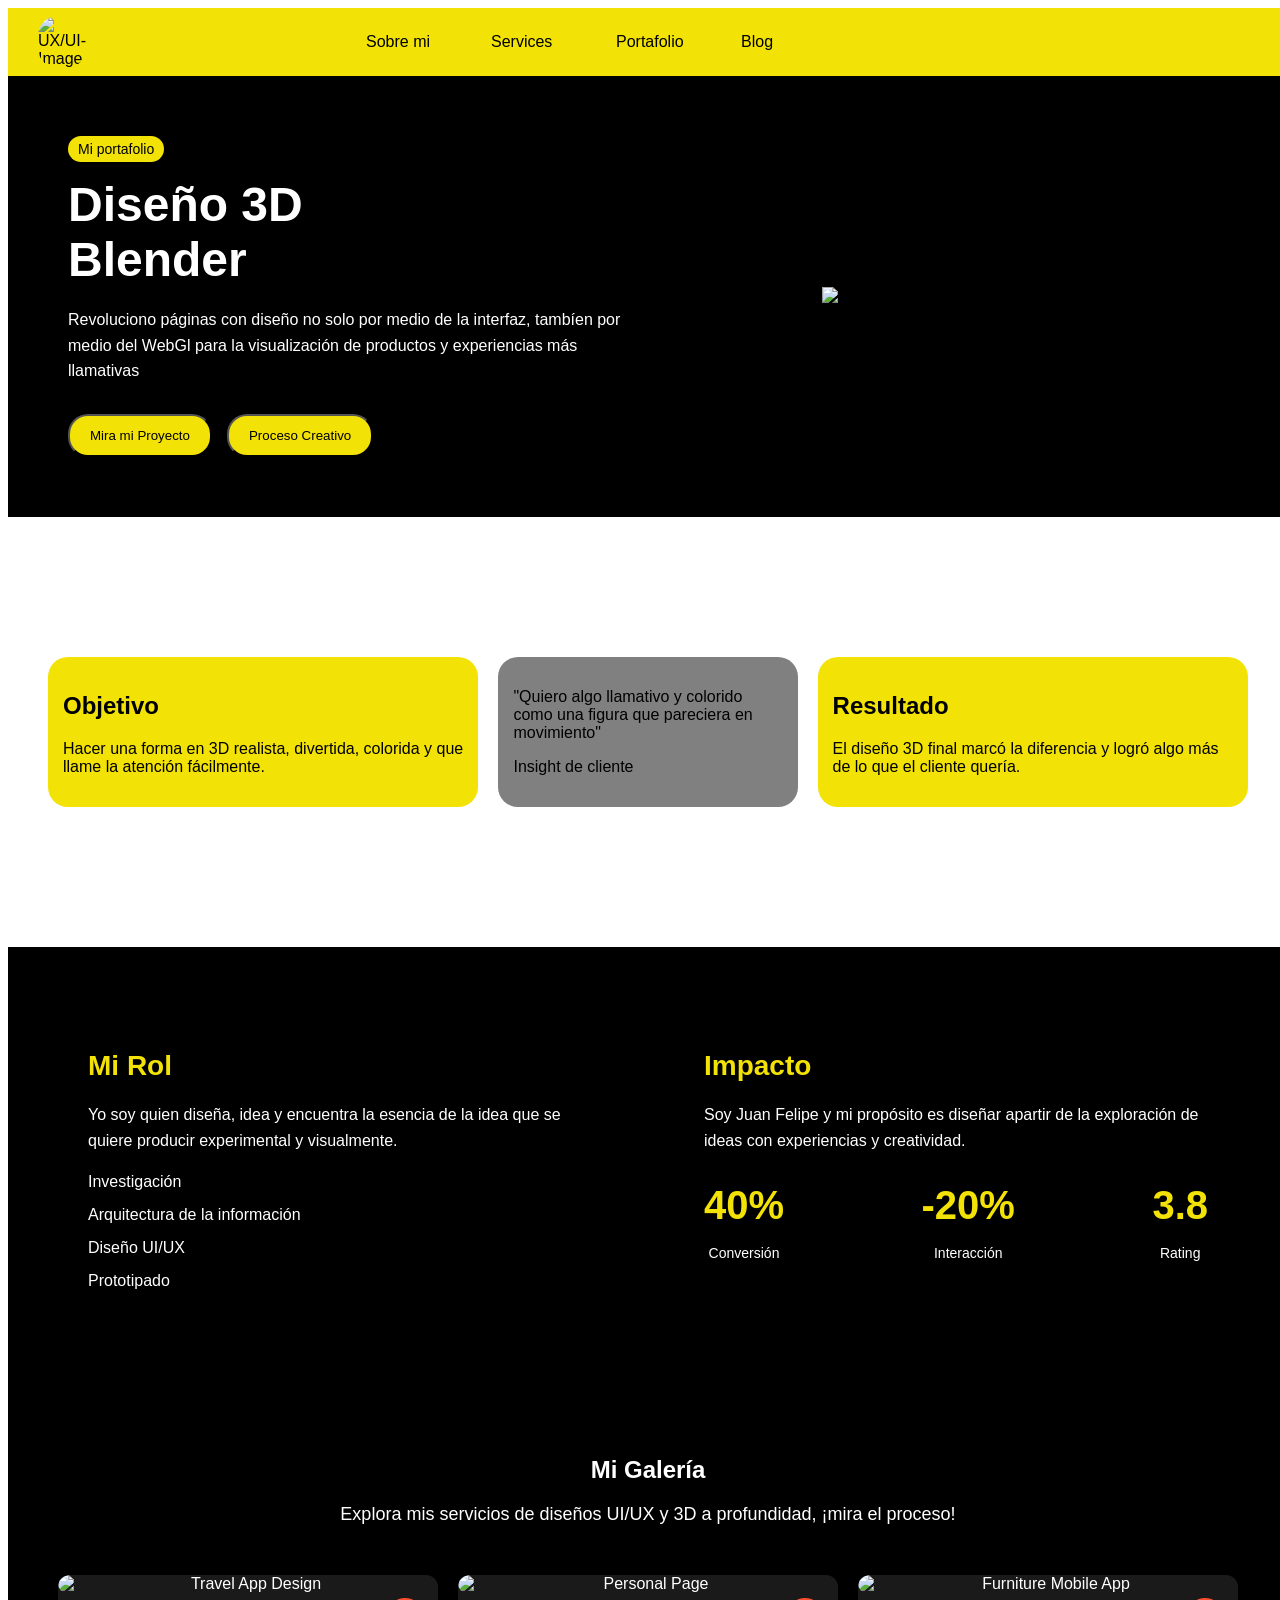
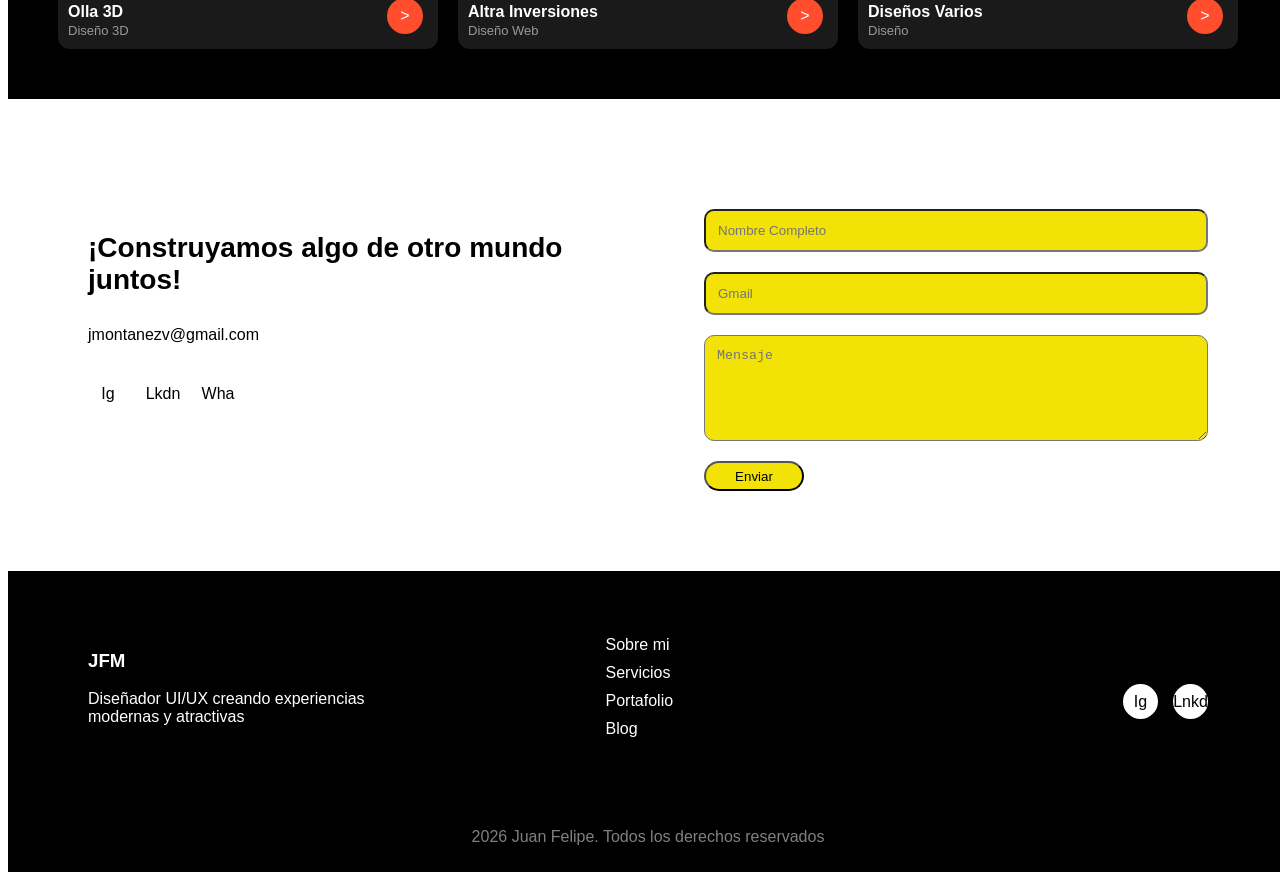
==== index.html @ 7add11c1 "HTML Y CSS Agregados Se agregaro la hoja de estilos y el index.hmtl" ====
<!DOCTYPE html>
<html lang="en">

  <head>
    <meta charset="UTF-8">
    <title>Portafolio</title>
    <link rel="stylesheet" href="./style.css">

  </head>
    
  <body>
  <!DOCTYPE html>
<html lang="en">
<head>
  <meta charset="UTF-8">
  <meta http-equiv="X-UA-Compatible" content="IE=edge">
  <meta name="viewport" content="width=device-width, initial-scale=1.0">
  <title>Portafolio</title>
</head>
<body>
  <header class="navbar">
    <div>
      <img class="logo" src="https://media.istockphoto.com/id/1251309191/es/vector/ronda-tres-l%C3%ADneas-logotipo-de-letras-j.jpg?s=612x612&w=0&k=20&c=R588FB8mQm09cIgryJYgyYBR8cDJ035kQPYQjfXEAkM=" alt="UX/UI-Image" width="48px">
    </div>
    <nav class="menu">
      <a href="#">Sobre mi</a>
      <a href="#">Services</a>
      <a href="#">Portafolio</a>
      <a href="#">Blog</a>
    </nav>
  </header>
  
  <section>
    <div class="Hero">

        <div class="Izq">
            <div class="subtitulo">Mi portafolio</div>

            <h1>Diseño 3D <br>  Blender</h1>
            <p>
                Revoluciono páginas con diseño no solo por medio de la interfaz, tambíen por medio del WebGl para la visualización de productos y experiencias más llamativas
            </p>

            <div class="buttons">
                <button class="Hero-boton">Mira mi Proyecto</button>
                <button class="Hero-boton">Proceso Creativo</button>
            </div>
        </div>

        <div class="Img">
            <img src="https://i.postimg.cc/wvCsZWbB/10864345.jpg" alt="Proyecto-Blender" >
        </div>

    </div>
    
  </section>
  
 <section>
  <div class="Proceso">

        <div class="box-der">
            <h2>Objetivo</h2>
            <p> Hacer una forma en 3D realista, divertida, colorida y que llame la atención fácilmente.
            </p>
        </div>

        <div class="box-mitad">
            <p> "Quiero algo llamativo y colorido como una figura que pareciera en movimiento"
            </p>
            <p>Insight de cliente</p>
        </div>

        <div class="box-der">
            <h2>Resultado</h2>
            <p> El diseño 3D final marcó la diferencia y logró algo más de lo que el cliente quería.
            </p>
        </div>
    </div>
   </setion>
  <section>
  <div class="Rol">

        <div class="left">
            <h2>Mi Rol</h2>

            <p>
                Yo soy quien diseña, idea y encuentra la esencia de la idea que se quiere producir experimental y visualmente.
            </p>

            <ul>
                <li>Investigación</li>
                <li>Arquitectura de la información</li>
                <li>Diseño UI/UX</li>
                <li>Prototipado</li>
            </ul>
        </div>


<div class="right">
  <h2> Impacto</h2>
    <p>Soy Juan Felipe y mi propósito es diseñar apartir de la exploración de ideas con experiencias y creatividad.
            </p>

<div class="Stats">
     <div class="box">
         <h3>40%</h3>
            <p>Conversión</p>
     </div>

    <div class="box">
         <h3>-20%</h3>
            <p>Interacción</p>
     </div>

     <div class="box">
          <h3>3.8</h3>
             <p>Rating</p>
          </div>
    </div>

        </div>

    </div>
  </section>
  
  <section class="portafolio">
    <h2>Mi Galería</h2>
    <p>
      Explora mis servicios de diseños UI/UX y 3D a profundidad, ¡mira el proceso!
    </p>

    <div class="portafolio-grid">
      <div class="card">
        <img src="https://miro.medium.com/0*hQve1WGpy9cSyCfl.png" alt="Travel App Design">
        <div class="card-info">
          <h3>Olla 3D</h3>
          <span>Diseño 3D</span>
        </div>
        <button class="flecha">></button>
      </div>

      <div class="card">
        <img src="https://bluezooweb.com/wp-content/uploads/2024/11/Best-Websites-for-Web-Design-Inspiration-Brilliant-Examples-to-Boost-Your-Creativity-scaled.jpeg" alt="Personal Page">
        <div class="card-info">
          <h3>Altra Inversiones</h3>
          <span>Diseño Web</span>
        </div>
        <button class="flecha">></button>
      </div>

      <div class="card">
        <img src="https://miro.medium.com/1*VgUlJHPF9CBlvoIIKkq_1g.png" alt="Furniture Mobile App">
        <div class="card-info">
          <h3>Diseños Varios</h3>
          <span>Diseño</span>
        </div>
        <button class="flecha">></button>
      </div>
    </div>
  </section>
  
  <section class="Contacto"> 
  
  <div class="Contacto-izq">
    
    <h2> ¡Construyamos algo de otro mundo juntos! </h2>
    <p> jmontanezv@gmail.com </p>
    
    <div class="Redes">
      <div class="Icono">Ig</div>
      <div class="Icono">Lkdn</div>
      <div class="Icono">Wha</div>
    </div>
  </div>
  
  <div class="Contacto-der">
    <input type="text" placeholder="Nombre Completo">
    <input type="email" placeholder="Gmail">
    <textarea placeholder="Mensaje"></textarea>
    <button class="Boton-contacto">Enviar</button>
  </div>
</section>

<footer class="footer">
  <div class="footer-izq">
    <h3> JFM </h3>
    <p> Diseñador UI/UX creando experiencias modernas y atractivas </p>
  </div>
  
  <div class="footer-centro">
    <a href="#">Sobre mi</a>
    <a href="#">Servicios</a>
    <a href="#">Portafolio</a>
    <a href="#">Blog</a>
  </div>
  
  <div class="footer-der">
    <div class="Redes">
      <div class="Icono-Foot">Ig</div>
      <div class="Icono-Foot">Lnkd</div>
    </div>
  </div>
  </footer>
  
  <div class="copyright">
    <p> 2026 Juan Felipe. Todos los derechos reservados </p>
  </div> 
  
</body>
</html>
    
  </body>
  
</html>
---- style.css ----
body {
  width: 100%;
  font-family: "Poppins", sans-serif;
  font-weight: 500;
  font-style: normal;
}

.navbar {
  display: flex;
  background: #F2E205;
  padding: 8px 30px;
  width: 100%;
}
.navbar .logo {
  border-radius: 20px;
  display: flex;
  margin-right: 280px;
}

.navbar .menu {
  display: flex;
  align-items: center;
  gap: 55px;
  font-family: "Poppins", sans-serif;
  font-weight: 500;
  font-style: normal;
}

.navbar .menu a {
  text-decoration: none;
  color: #000000;
  font-size: 16px;
  width: 70px;
}
.navbar .menu a:hover {
  color: #ffffff;
}

.Hero {
  display: flex;
  justify-content: space-between;
  align-items: center;
  padding: 60px;
  background: black;
  
}

.Izq {
 width: 50%;
  
}

.subtitulo {
 background-color: #F2E205;
 display: inline-block;
 padding: 5px 10px;
 font-size: 14px;
 margin-bottom: 15px;
 border-radius: 20px;
}

.Hero h1 {
 font-size: 48px;
 margin: 0;
 color: white;
}

.Hero p {
 margin-top: 20px;
 line-height: 1.6;
 color: white;
        }

.buttons {
  margin-top: 30px;
  display: flex;
  gap: 15px;
}

.Hero-boton {
  background-color: #F2E205;
  color: Black;
  padding: 12px 20px;
  cursor: pointer;
  border-color: black;
  border-radius: 20px;
}
.Img {
 width: 35%;
}

.Proceso {
  display: flex;
  justify-content: space-between;
  align-items: center;
  padding: 20px;
  margin: 20px;
  gap: 20px;
  height: 350px;
}

.box-der {
  width: 70%;
  padding: 15px;
  border: 2px #4da6ff;
  text-align: left;
  background: #F2E205;
  border-radius: 20px;
}

.box-mitad {
  text-align: left;
  background: gray;
  border-radius: 20px;
  padding: 15px;
}

.Rol {
  display: flex;
  justify-content: space-between;
  padding: 80px;
  background-color: black;
}

.left, .right {
  width: 45%;
}

.Rol h2 {
  color: #F2E205;
  font-size: 28px;
  margin-bottom: 20px;
}

.Rol p {
  line-height: 1.6;
  margin-bottom: 20px;
  Color: white;
}

ul {
  list-style: none;
  padding: 0;
  color: white;
}

li {
    margin-bottom: 15px;
}


.Stats {
    display: flex;
    justify-content: space-between;
    margin-top: 30px;
}

.box {
    text-align: center;
}

.box h3 {
    color: #F2E205;
    font-size: 40px;
    margin: 0;
}

.box p {
    font-size: 14px;
    color: #FFFFFF;
}

.portafolio {
  max-width: 1200px;
  margin-bottom: 30px;
  padding: 50px;
  text-align: center;
  font-family: "Poppins", sans-serif;
  font-weight: 400;
  font-style: normal;
  background-color: black;
  color: white;
}

.portfolio h2 {
  font-size: 36px;
  margin-bottom: 10px;
}

.portafolio p {
  font-size: 18px;
  max-width: 700px;
  margin: 0 auto 50px;
}

.portafolio .portafolio-grid {
  display: grid;
  grid-template-columns: repeat(3, 1fr);
  gap: 20px;
}

.portafolio-grid .card {
  background: #1a1a1a;
  border-radius: 12px;
  overflow: hidden;
  position: relative;
}

.card img {
  width: 100%;
  display: block;
  border-radius: 20px;
}

.portafolio-grid .card-info {
  padding: 6px;
  text-align: left;
  padding: 10px;
}

.portafolio-grid .card-info h3 {
  margin: 0;
  font-size: 16px;
  color: white;
}

.portafolio-grid .card-info span {
  font-size: 13px;
  color: #999;
}

.flecha {
  position: absolute;
  bottom: 15px;
  right: 15px;
  width: 36px;
  height: 36px;
  border-radius: 50%;
  border: none;
  background: #ff4d2d;
  color: #fff;
  font-size: 16px;
  cursor: pointer;
}

.Contacto {
  display: flex;
  justify-content: space-between;
  padding: 80px;
  background-color: white;
}

.Contacto-izq, .Contacto-der {
  width: 45%;
}

.Contacto-izq h2 {
  font-size: 28px;
  margin-bottom: 30px;
  
}

.Contacto-izq p {
  margin: 15px 0;
  
}

.Redes {
  display: flex;
  gap: 15px;
  margin-top: 30px;
  
}

.Icono {
  width: 40px;
  height: 40px;
  background: white;
  border-radius: 50%;
  display: flex;
  justify-content: center;
  align-items: center;
}

.Contacto-der {
  display: flex;
  flex-direction: column;
  gap: 20px;
}

input, textarea {
  padding: 12px;
  background: #F2E205;
  border-radius: 10px;
}

textarea {
  height: 80px;
}

.Boton-contacto {
  width: 100px;
  height: 30px;
  background: #F2E205;
  color: black;
  cursor: pointer;
  border-radius: 20px;
}


.footer {
  background: black;
  color: white;
  padding: 60px 80px;
  display: flex;
  justify-content: space-between;
  align-items: center;
  
}

.footer-izq {
  width: 30%;
  
}

.footer-centro {
  width: 30%;
  display: flex;
  flex-direction: column;
  gap: 10px;
}

.footer-centro a {
  color: white;
  text-decoration: none;
  
}

.Redes {
  display: flex;
  gap: 15px;
  
}

.Icono-Foot {
  width: 35px;
  height: 35px;
  background: white;
  color: black;
  border-radius: 50%;
  display: flex;
  justify-content: center;
  align-items: center;
  
}

.copyright {
  background: black;
  color: gray;
  text-align: center;
  padding: 10px;
  
}
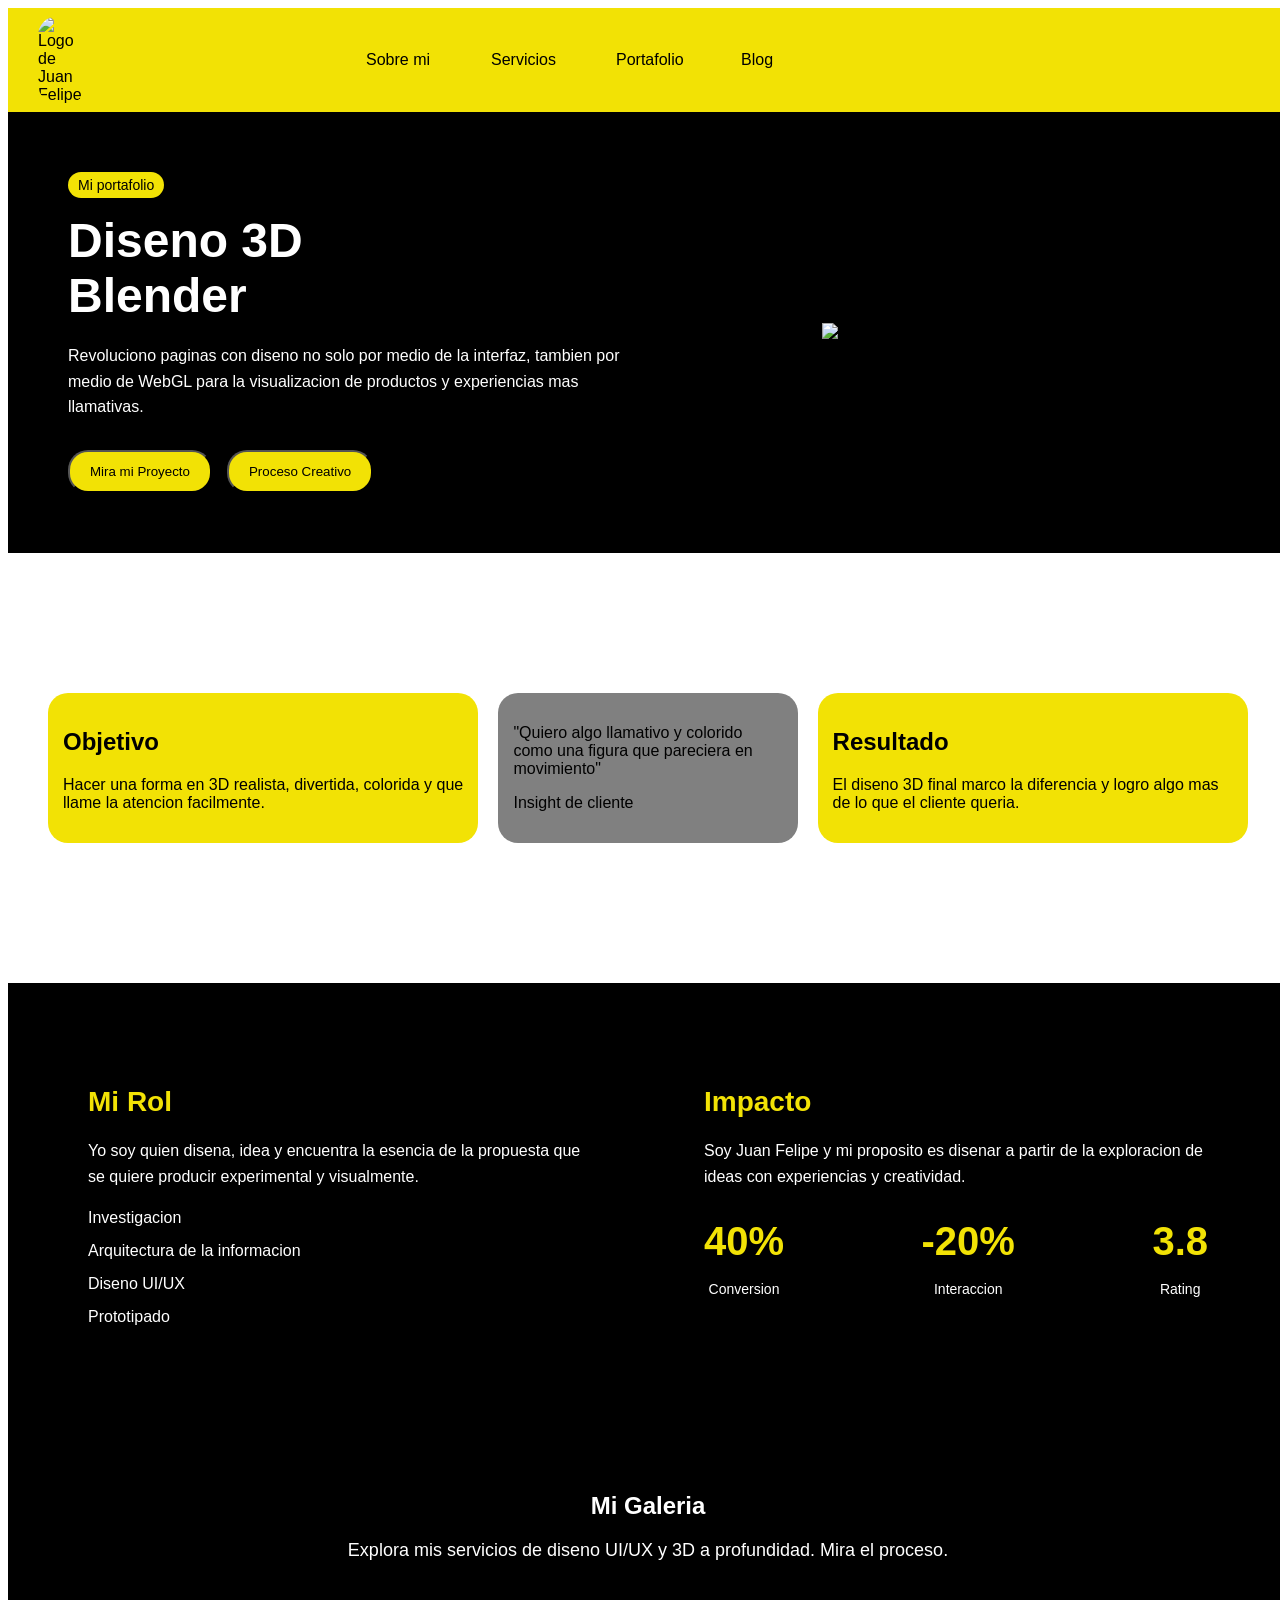
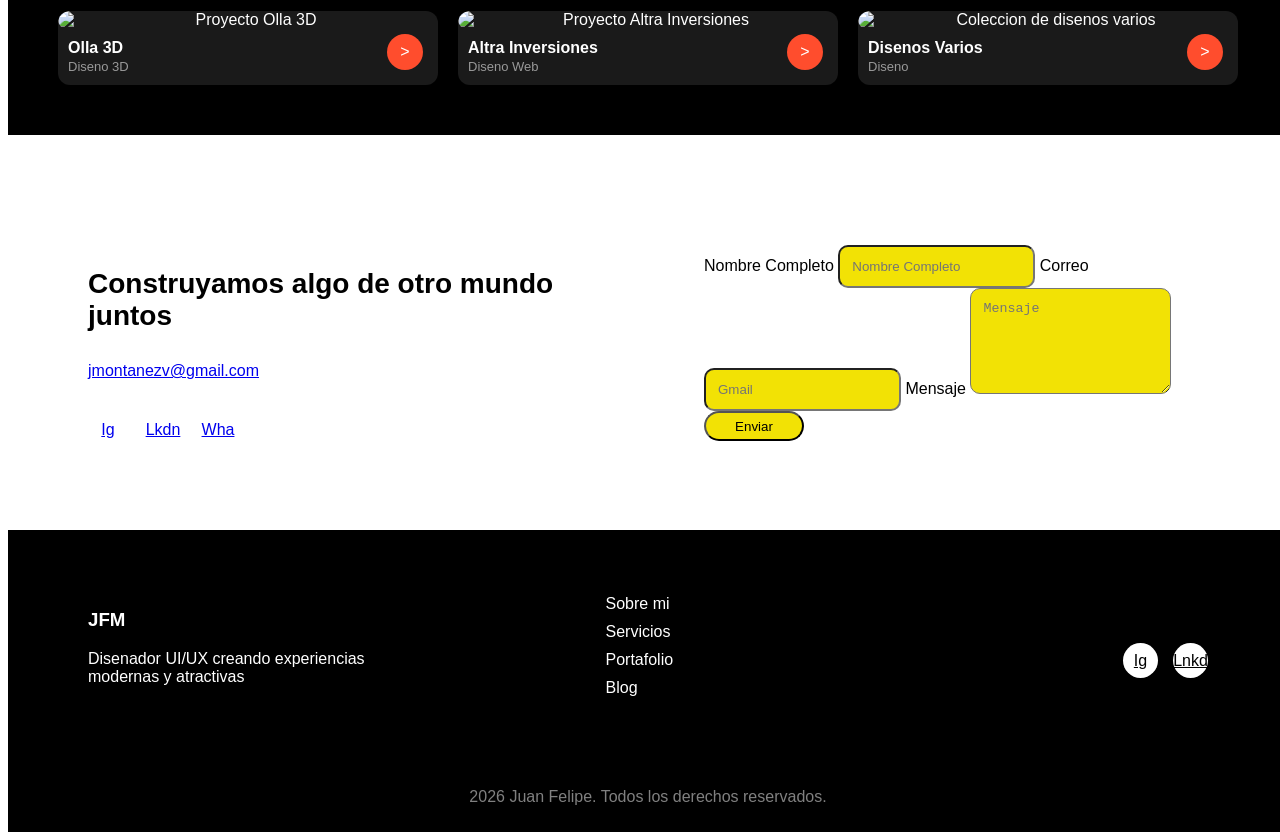
==== commit 07994471: "Organización del Html Se organizó el html mejor para la visualización y para que se entienda más." ====
--- a/index.html
+++ b/index.html
@@ -1,214 +1,200 @@
 <!DOCTYPE html>
-<html lang="en">
-
-  <head>
-    <meta charset="UTF-8">
-    <title>Portafolio</title>
-    <link rel="stylesheet" href="./style.css">
-
-  </head>
-    
-  <body>
-  <!DOCTYPE html>
-<html lang="en">
+<html lang="es">
 <head>
   <meta charset="UTF-8">
-  <meta http-equiv="X-UA-Compatible" content="IE=edge">
   <meta name="viewport" content="width=device-width, initial-scale=1.0">
-  <title>Portafolio</title>
+  <meta name="description" content="Portafolio de Juan Felipe - Diseno UI/UX y modelado 3D en Blender.">
+  <title>Portafolio | Juan Felipe</title>
+  <link rel="stylesheet" href="./style.css">
 </head>
 <body>
   <header class="navbar">
     <div>
-      <img class="logo" src="https://media.istockphoto.com/id/1251309191/es/vector/ronda-tres-l%C3%ADneas-logotipo-de-letras-j.jpg?s=612x612&w=0&k=20&c=R588FB8mQm09cIgryJYgyYBR8cDJ035kQPYQjfXEAkM=" alt="UX/UI-Image" width="48px">
+      <img class="logo" src="https://media.istockphoto.com/id/1251309191/es/vector/ronda-tres-l%C3%ADneas-logotipo-de-letras-j.jpg?s=612x612&w=0&k=20&c=R588FB8mQm09cIgryJYgyYBR8cDJ035kQPYQjfXEAkM=" alt="Logo de Juan Felipe" width="48">
     </div>
-    <nav class="menu">
-      <a href="#">Sobre mi</a>
-      <a href="#">Services</a>
-      <a href="#">Portafolio</a>
-      <a href="#">Blog</a>
+    <nav class="menu" aria-label="Navegacion principal">
+      <a href="#sobre-mi">Sobre mi</a>
+      <a href="#servicios">Servicios</a>
+      <a href="#portafolio">Portafolio</a>
+      <a href="#blog">Blog</a>
     </nav>
   </header>
-  
-  <section>
-    <div class="Hero">
-
+
+  <main>
+    <section id="sobre-mi">
+      <div class="Hero">
         <div class="Izq">
-            <div class="subtitulo">Mi portafolio</div>
-
-            <h1>Diseño 3D <br>  Blender</h1>
-            <p>
-                Revoluciono páginas con diseño no solo por medio de la interfaz, tambíen por medio del WebGl para la visualización de productos y experiencias más llamativas
-            </p>
-
-            <div class="buttons">
-                <button class="Hero-boton">Mira mi Proyecto</button>
-                <button class="Hero-boton">Proceso Creativo</button>
+          <div class="subtitulo">Mi portafolio</div>
+
+          <h1>Diseno 3D <br> Blender</h1>
+          <p>
+            Revoluciono paginas con diseno no solo por medio de la interfaz, tambien por medio de WebGL para la visualizacion de productos y experiencias mas llamativas.
+          </p>
+
+          <div class="buttons">
+            <button type="button" class="Hero-boton">Mira mi Proyecto</button>
+            <button type="button" class="Hero-boton">Proceso Creativo</button>
+          </div>
+        </div>
+
+        <div class="Img">
+          <img src="https://i.postimg.cc/wvCsZWbB/10864345.jpg" alt="Render 3D de proyecto en Blender" loading="lazy">
+        </div>
+      </div>
+    </section>
+
+    <section id="servicios">
+      <div class="Proceso">
+        <div class="box-der">
+          <h2>Objetivo</h2>
+          <p>Hacer una forma en 3D realista, divertida, colorida y que llame la atencion facilmente.</p>
+        </div>
+
+        <div class="box-mitad">
+          <p>"Quiero algo llamativo y colorido como una figura que pareciera en movimiento"</p>
+          <p>Insight de cliente</p>
+        </div>
+
+        <div class="box-der">
+          <h2>Resultado</h2>
+          <p>El diseno 3D final marco la diferencia y logro algo mas de lo que el cliente queria.</p>
+        </div>
+      </div>
+    </section>
+
+    <section>
+      <div class="Rol">
+        <div class="left">
+          <h2>Mi Rol</h2>
+
+          <p>
+            Yo soy quien disena, idea y encuentra la esencia de la propuesta que se quiere producir experimental y visualmente.
+          </p>
+
+          <ul>
+            <li>Investigacion</li>
+            <li>Arquitectura de la informacion</li>
+            <li>Diseno UI/UX</li>
+            <li>Prototipado</li>
+          </ul>
+        </div>
+
+        <div class="right">
+          <h2>Impacto</h2>
+          <p>
+            Soy Juan Felipe y mi proposito es disenar a partir de la exploracion de ideas con experiencias y creatividad.
+          </p>
+
+          <div class="Stats">
+            <div class="box">
+              <h3>40%</h3>
+              <p>Conversion</p>
             </div>
-        </div>
-
-        <div class="Img">
-            <img src="https://i.postimg.cc/wvCsZWbB/10864345.jpg" alt="Proyecto-Blender" >
-        </div>
-
+
+            <div class="box">
+              <h3>-20%</h3>
+              <p>Interaccion</p>
+            </div>
+
+            <div class="box">
+              <h3>3.8</h3>
+              <p>Rating</p>
+            </div>
+          </div>
+        </div>
+      </div>
+    </section>
+
+    <section id="portafolio" class="portafolio">
+      <h2>Mi Galeria</h2>
+      <p>
+        Explora mis servicios de diseno UI/UX y 3D a profundidad. Mira el proceso.
+      </p>
+
+      <div class="portafolio-grid">
+        <article class="card">
+          <img src="https://miro.medium.com/0*hQve1WGpy9cSyCfl.png" alt="Proyecto Olla 3D" loading="lazy">
+          <div class="card-info">
+            <h3>Olla 3D</h3>
+            <span>Diseno 3D</span>
+          </div>
+          <button type="button" class="flecha" aria-label="Ver proyecto Olla 3D">&gt;</button>
+        </article>
+
+        <article class="card">
+          <img src="https://bluezooweb.com/wp-content/uploads/2024/11/Best-Websites-for-Web-Design-Inspiration-Brilliant-Examples-to-Boost-Your-Creativity-scaled.jpeg" alt="Proyecto Altra Inversiones" loading="lazy">
+          <div class="card-info">
+            <h3>Altra Inversiones</h3>
+            <span>Diseno Web</span>
+          </div>
+          <button type="button" class="flecha" aria-label="Ver proyecto Altra Inversiones">&gt;</button>
+        </article>
+
+        <article class="card">
+          <img src="https://miro.medium.com/1*VgUlJHPF9CBlvoIIKkq_1g.png" alt="Coleccion de disenos varios" loading="lazy">
+          <div class="card-info">
+            <h3>Disenos Varios</h3>
+            <span>Diseno</span>
+          </div>
+          <button type="button" class="flecha" aria-label="Ver disenos varios">&gt;</button>
+        </article>
+      </div>
+    </section>
+
+    <section id="contacto" class="Contacto">
+      <div class="Contacto-izq">
+        <h2>Construyamos algo de otro mundo juntos</h2>
+        <p>
+          <a href="mailto:jmontanezv@gmail.com">jmontanezv@gmail.com</a>
+        </p>
+
+        <div class="Redes" aria-label="Redes sociales">
+          <a class="Icono" href="#" aria-label="Instagram">Ig</a>
+          <a class="Icono" href="#" aria-label="LinkedIn">Lkdn</a>
+          <a class="Icono" href="#" aria-label="WhatsApp">Wha</a>
+        </div>
+      </div>
+
+      <div class="Contacto-der">
+        <form action="#" method="post">
+          <label for="nombre">Nombre Completo</label>
+          <input id="nombre" name="nombre" type="text" placeholder="Nombre Completo" required>
+
+          <label for="email">Correo</label>
+          <input id="email" name="email" type="email" placeholder="Gmail" required>
+
+          <label for="mensaje">Mensaje</label>
+          <textarea id="mensaje" name="mensaje" placeholder="Mensaje" required></textarea>
+
+          <button type="submit" class="Boton-contacto">Enviar</button>
+        </form>
+      </div>
+    </section>
+  </main>
+
+  <footer id="blog" class="footer">
+    <div class="footer-izq">
+      <h3>JFM</h3>
+      <p>Disenador UI/UX creando experiencias modernas y atractivas</p>
     </div>
-    
-  </section>
-  
- <section>
-  <div class="Proceso">
-
-        <div class="box-der">
-            <h2>Objetivo</h2>
-            <p> Hacer una forma en 3D realista, divertida, colorida y que llame la atención fácilmente.
-            </p>
-        </div>
-
-        <div class="box-mitad">
-            <p> "Quiero algo llamativo y colorido como una figura que pareciera en movimiento"
-            </p>
-            <p>Insight de cliente</p>
-        </div>
-
-        <div class="box-der">
-            <h2>Resultado</h2>
-            <p> El diseño 3D final marcó la diferencia y logró algo más de lo que el cliente quería.
-            </p>
-        </div>
+
+    <nav class="footer-centro" aria-label="Navegacion del pie de pagina">
+      <a href="#sobre-mi">Sobre mi</a>
+      <a href="#servicios">Servicios</a>
+      <a href="#portafolio">Portafolio</a>
+      <a href="#blog">Blog</a>
+    </nav>
+
+    <div class="footer-der">
+      <div class="Redes">
+        <a class="Icono-Foot" href="#" aria-label="Instagram">Ig</a>
+        <a class="Icono-Foot" href="#" aria-label="LinkedIn">Lnkd</a>
+      </div>
     </div>
-   </setion>
-  <section>
-  <div class="Rol">
-
-        <div class="left">
-            <h2>Mi Rol</h2>
-
-            <p>
-                Yo soy quien diseña, idea y encuentra la esencia de la idea que se quiere producir experimental y visualmente.
-            </p>
-
-            <ul>
-                <li>Investigación</li>
-                <li>Arquitectura de la información</li>
-                <li>Diseño UI/UX</li>
-                <li>Prototipado</li>
-            </ul>
-        </div>
-
-
-<div class="right">
-  <h2> Impacto</h2>
-    <p>Soy Juan Felipe y mi propósito es diseñar apartir de la exploración de ideas con experiencias y creatividad.
-            </p>
-
-<div class="Stats">
-     <div class="box">
-         <h3>40%</h3>
-            <p>Conversión</p>
-     </div>
-
-    <div class="box">
-         <h3>-20%</h3>
-            <p>Interacción</p>
-     </div>
-
-     <div class="box">
-          <h3>3.8</h3>
-             <p>Rating</p>
-          </div>
-    </div>
-
-        </div>
-
-    </div>
-  </section>
-  
-  <section class="portafolio">
-    <h2>Mi Galería</h2>
-    <p>
-      Explora mis servicios de diseños UI/UX y 3D a profundidad, ¡mira el proceso!
-    </p>
-
-    <div class="portafolio-grid">
-      <div class="card">
-        <img src="https://miro.medium.com/0*hQve1WGpy9cSyCfl.png" alt="Travel App Design">
-        <div class="card-info">
-          <h3>Olla 3D</h3>
-          <span>Diseño 3D</span>
-        </div>
-        <button class="flecha">></button>
-      </div>
-
-      <div class="card">
-        <img src="https://bluezooweb.com/wp-content/uploads/2024/11/Best-Websites-for-Web-Design-Inspiration-Brilliant-Examples-to-Boost-Your-Creativity-scaled.jpeg" alt="Personal Page">
-        <div class="card-info">
-          <h3>Altra Inversiones</h3>
-          <span>Diseño Web</span>
-        </div>
-        <button class="flecha">></button>
-      </div>
-
-      <div class="card">
-        <img src="https://miro.medium.com/1*VgUlJHPF9CBlvoIIKkq_1g.png" alt="Furniture Mobile App">
-        <div class="card-info">
-          <h3>Diseños Varios</h3>
-          <span>Diseño</span>
-        </div>
-        <button class="flecha">></button>
-      </div>
-    </div>
-  </section>
-  
-  <section class="Contacto"> 
-  
-  <div class="Contacto-izq">
-    
-    <h2> ¡Construyamos algo de otro mundo juntos! </h2>
-    <p> jmontanezv@gmail.com </p>
-    
-    <div class="Redes">
-      <div class="Icono">Ig</div>
-      <div class="Icono">Lkdn</div>
-      <div class="Icono">Wha</div>
-    </div>
+  </footer>
+
+  <div class="copyright">
+    <p>2026 Juan Felipe. Todos los derechos reservados.</p>
   </div>
-  
-  <div class="Contacto-der">
-    <input type="text" placeholder="Nombre Completo">
-    <input type="email" placeholder="Gmail">
-    <textarea placeholder="Mensaje"></textarea>
-    <button class="Boton-contacto">Enviar</button>
-  </div>
-</section>
-
-<footer class="footer">
-  <div class="footer-izq">
-    <h3> JFM </h3>
-    <p> Diseñador UI/UX creando experiencias modernas y atractivas </p>
-  </div>
-  
-  <div class="footer-centro">
-    <a href="#">Sobre mi</a>
-    <a href="#">Servicios</a>
-    <a href="#">Portafolio</a>
-    <a href="#">Blog</a>
-  </div>
-  
-  <div class="footer-der">
-    <div class="Redes">
-      <div class="Icono-Foot">Ig</div>
-      <div class="Icono-Foot">Lnkd</div>
-    </div>
-  </div>
-  </footer>
-  
-  <div class="copyright">
-    <p> 2026 Juan Felipe. Todos los derechos reservados </p>
-  </div> 
-  
 </body>
 </html>
-    
-  </body>
-  
-</html>
